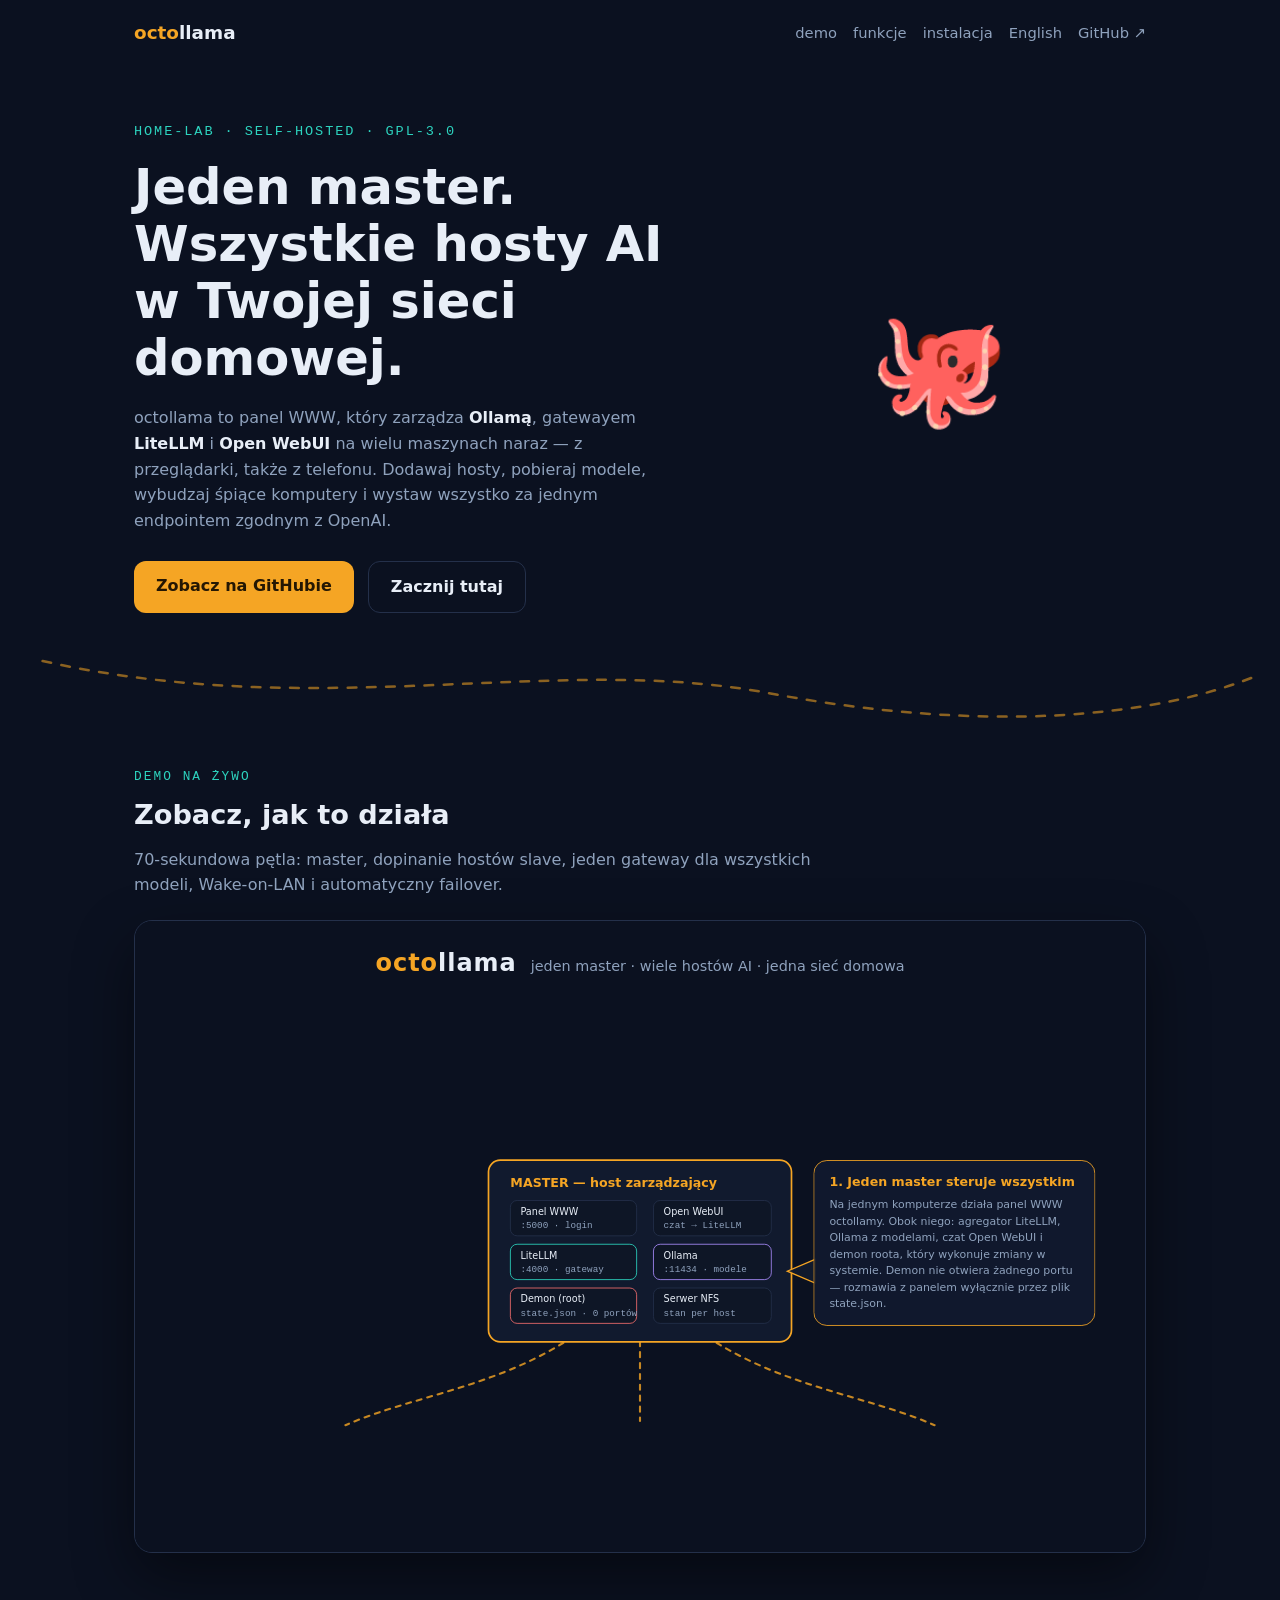
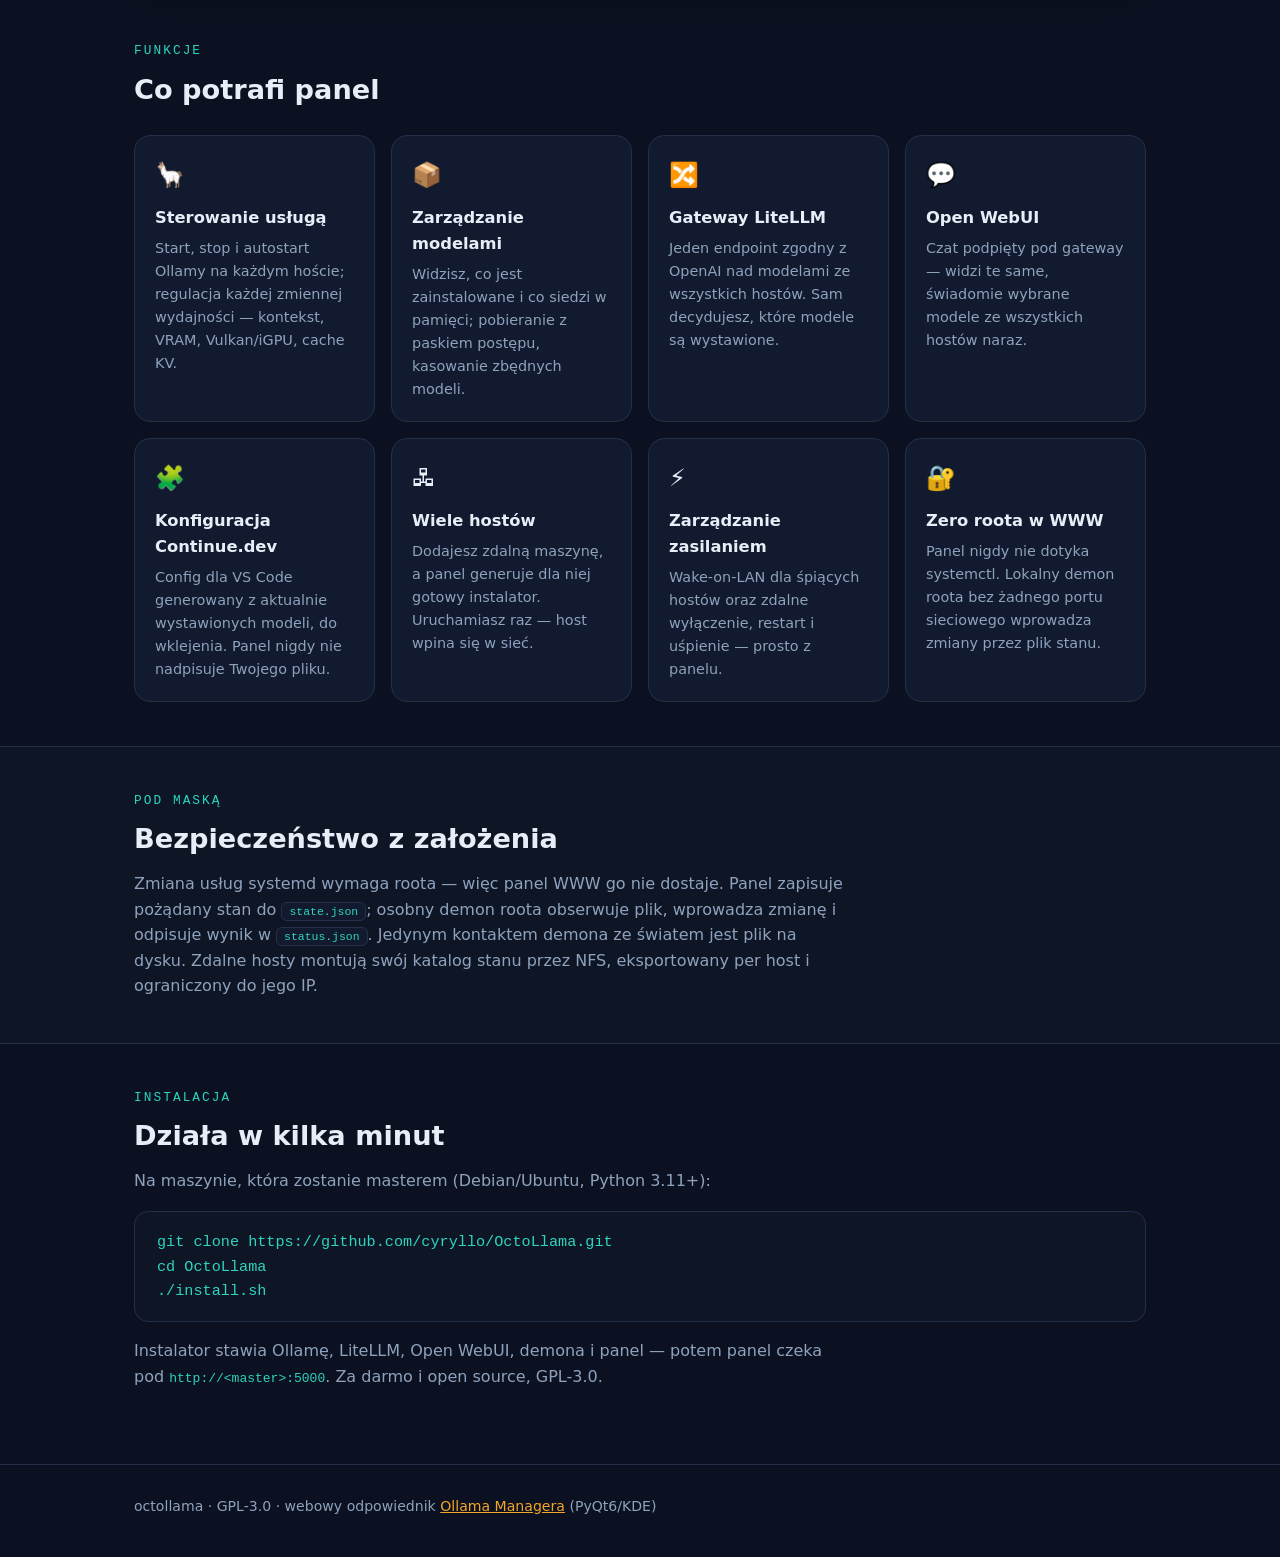
==== docs/pl.html @ e0681dde "Add files via upload" ====
<!DOCTYPE html>
<html lang="pl">
<head>
<meta charset="UTF-8">
<meta name="viewport" content="width=device-width, initial-scale=1.0">
<title>octollama — jeden master dla wszystkich hostów AI w Twojej sieci</title>
<meta name="description" content="Panel WWW do zarządzania Ollamą, LiteLLM i Open WebUI na wielu hostach w sieci domowej.">
<style>
  :root{
    --bg:#0b1120; --panel:#111a2e; --panel2:#0e1626;
    --ink:#e8eef7; --muted:#8fa2bd; --line:#24304a;
    --amber:#f5a524; --teal:#2dd4bf; --purple:#a78bfa;
  }
  *{box-sizing:border-box; margin:0; padding:0;}
  html{scroll-behavior:smooth;}
  body{background:var(--bg); color:var(--ink);
       font-family:"Segoe UI", system-ui, -apple-system, sans-serif; line-height:1.6;}
  a{color:var(--amber);}
  .mono{font-family:ui-monospace,"Cascadia Mono","JetBrains Mono",Consolas,monospace;}
  .wrap{max-width:1060px; margin:0 auto; padding:0 24px;}

  nav{display:flex; align-items:center; gap:16px; padding:18px 0;}
  nav .brand{font-weight:700; font-size:1.15rem; text-decoration:none; color:var(--ink);}
  nav .brand span{color:var(--amber);}
  nav .spacer{flex:1;}
  nav a.plain{color:var(--muted); text-decoration:none; font-size:.92rem;}
  nav a.plain:hover{color:var(--ink);}

  /* ---------- hero ---------- */
  .hero{display:grid; grid-template-columns:1.15fr .85fr; gap:40px;
        align-items:center; padding:56px 0 40px;}
  .hero h1{font-size:clamp(2rem, 4.6vw, 3.1rem); line-height:1.15; font-weight:800;}
  .hero h1 em{font-style:normal; color:var(--amber);}
  .hero .tag{color:var(--teal); font-size:.85rem; letter-spacing:.14em;
             text-transform:uppercase; margin-bottom:16px;}
  .hero p{color:var(--muted); margin-top:18px; max-width:52ch;}
  .hero p b{color:var(--ink);}
  .cta{display:flex; gap:14px; margin-top:28px; flex-wrap:wrap;}
  .btn{display:inline-block; padding:12px 22px; border-radius:12px;
       text-decoration:none; font-weight:600;}
  .btn.primary{background:var(--amber); color:#241703;}
  .btn.primary:hover{filter:brightness(1.08);}
  .btn.ghost{border:1.5px solid var(--line); color:var(--ink);}
  .btn.ghost:hover{border-color:var(--amber);}
  .hero .logo{justify-self:center; text-align:center;}
  .hero .logo img{width:min(300px, 70vw); filter:drop-shadow(0 12px 40px rgba(245,165,36,.22));}

  /* macka — podpis wizualny: krzywa prowadzaca od hero do demo */
  .tentacle-divider{display:block; width:100%; height:70px;}
  .tentacle-divider path{fill:none; stroke:var(--amber); stroke-width:2.5;
                         stroke-linecap:round; opacity:.55; stroke-dasharray:8 10;}

  section{padding:44px 0;}
  .label{color:var(--teal); font-size:.8rem; letter-spacing:.16em;
         text-transform:uppercase;}
  section h2{font-size:1.7rem; margin:6px 0 10px;}
  section > .wrap > p{color:var(--muted); max-width:70ch;}

  /* ---------- demo ---------- */
  .demo-frame{margin-top:22px; border:1.5px solid var(--line); border-radius:18px;
              overflow:hidden; background:var(--panel2);
              box-shadow:0 24px 60px rgba(0,0,0,.45);}
  .demo-frame iframe{display:block; width:100%; aspect-ratio:16/10; border:0;}

  /* ---------- funkcje ---------- */
  .grid{display:grid; grid-template-columns:repeat(auto-fit,minmax(230px,1fr));
        gap:16px; margin-top:24px;}
  .card{background:var(--panel); border:1px solid var(--line); border-radius:16px;
        padding:20px;}
  .card .ico{font-size:1.5rem;}
  .card h3{font-size:1.02rem; margin:10px 0 6px;}
  .card p{color:var(--muted); font-size:.9rem;}

  /* ---------- pod maska ---------- */
  .how{background:var(--panel2); border-top:1px solid var(--line);
       border-bottom:1px solid var(--line);}
  .how code{background:var(--panel); border:1px solid var(--line);
            border-radius:6px; padding:2px 7px; font-size:.88em; color:var(--teal);}

  /* ---------- instalacja ---------- */
  pre{background:var(--panel2); border:1px solid var(--line); border-radius:14px;
      padding:18px 22px; margin-top:18px; overflow-x:auto;
      color:var(--teal); font-size:.95rem;}
  pre .c{color:var(--muted);}
  #install code{color:var(--teal);}

  footer{padding:30px 0 40px; color:var(--muted); font-size:.88rem;
         border-top:1px solid var(--line); margin-top:30px;}

  @media (max-width:820px){
    .hero{grid-template-columns:1fr; text-align:center;}
    .hero p{margin-inline:auto;}
    .cta{justify-content:center;}
    .hero .logo{order:-1;}
  }
</style>
</head>
<body>

<div class="wrap">
  <nav>
    <a class="brand" href="#"><span>octo</span>llama</a>
    <div class="spacer"></div>
    <a class="plain" href="#demo">demo</a>
    <a class="plain" href="#features">funkcje</a>
    <a class="plain" href="#install">instalacja</a>
    <a class="plain" href="index.html">English</a>
    <a class="plain" href="https://github.com/cyryllo/OctoLlama">GitHub ↗</a>
  </nav>

  <header class="hero">
    <div>
      <div class="tag mono">home-lab · self-hosted · GPL-3.0</div>
      <h1>Jeden master.<br>Wszystkie hosty AI<br>w Twojej sieci domowej.</h1>
      <p>octollama to panel WWW, który zarządza <b>Ollamą</b>, gatewayem <b>LiteLLM</b> i <b>Open WebUI</b> na wielu maszynach naraz — z przeglądarki, także z telefonu. Dodawaj hosty, pobieraj modele, wybudzaj śpiące komputery i wystaw wszystko za jednym endpointem zgodnym z OpenAI.</p>
      <div class="cta">
        <a class="btn primary" href="https://github.com/cyryllo/OctoLlama">Zobacz na GitHubie</a>
        <a class="btn ghost" href="#install">Zacznij tutaj</a>
      </div>
    </div>
    <div class="logo">
      <img src="logo_octollama.png" alt="octollama logo"
           onerror="this.outerHTML='<div style=&quot;font-size:7rem&quot;>🐙</div>'">
    </div>
  </header>
</div>

<svg class="tentacle-divider" viewBox="0 0 1200 70" preserveAspectRatio="none" aria-hidden="true">
  <path d="M 40 8 C 300 70, 520 0, 720 40 S 1080 66, 1180 22"/>
</svg>

<section id="demo">
  <div class="wrap">
    <div class="label mono">demo na żywo</div>
    <h2>Zobacz, jak to działa</h2>
    <p>70-sekundowa pętla: master, dopinanie hostów slave, jeden gateway dla wszystkich modeli, Wake-on-LAN i automatyczny failover.</p>
    <div class="demo-frame">
      <iframe src="prezentacja-pl.html" title="octollama demo" loading="lazy"></iframe>
    </div>
  </div>
</section>

<section id="features">
  <div class="wrap">
    <div class="label mono">funkcje</div>
    <h2>Co potrafi panel</h2>
    <div class="grid">
      <article class="card"><div class="ico">🦙</div><h3>Sterowanie usługą</h3><p>Start, stop i autostart Ollamy na każdym hoście; regulacja każdej zmiennej wydajności — kontekst, VRAM, Vulkan/iGPU, cache KV.</p></article>
      <article class="card"><div class="ico">📦</div><h3>Zarządzanie modelami</h3><p>Widzisz, co jest zainstalowane i co siedzi w pamięci; pobieranie z paskiem postępu, kasowanie zbędnych modeli.</p></article>
      <article class="card"><div class="ico">🔀</div><h3>Gateway LiteLLM</h3><p>Jeden endpoint zgodny z OpenAI nad modelami ze wszystkich hostów. Sam decydujesz, które modele są wystawione.</p></article>
      <article class="card"><div class="ico">💬</div><h3>Open WebUI</h3><p>Czat podpięty pod gateway — widzi te same, świadomie wybrane modele ze wszystkich hostów naraz.</p></article>
      <article class="card"><div class="ico">🧩</div><h3>Konfiguracja Continue.dev</h3><p>Config dla VS Code generowany z aktualnie wystawionych modeli, do wklejenia. Panel nigdy nie nadpisuje Twojego pliku.</p></article>
      <article class="card"><div class="ico">🖧</div><h3>Wiele hostów</h3><p>Dodajesz zdalną maszynę, a panel generuje dla niej gotowy instalator. Uruchamiasz raz — host wpina się w sieć.</p></article>
      <article class="card"><div class="ico">⚡</div><h3>Zarządzanie zasilaniem</h3><p>Wake-on-LAN dla śpiących hostów oraz zdalne wyłączenie, restart i uśpienie — prosto z panelu.</p></article>
      <article class="card"><div class="ico">🔐</div><h3>Zero roota w WWW</h3><p>Panel nigdy nie dotyka systemctl. Lokalny demon roota bez żadnego portu sieciowego wprowadza zmiany przez plik stanu.</p></article>
    </div>
  </div>
</section>

<section class="how" id="how">
  <div class="wrap">
    <div class="label mono">pod maską</div>
    <h2>Bezpieczeństwo z założenia</h2>
    <p>Zmiana usług systemd wymaga roota — więc panel WWW go nie dostaje. Panel zapisuje pożądany stan do <code>state.json</code>; osobny demon roota obserwuje plik, wprowadza zmianę i odpisuje wynik w <code>status.json</code>. Jedynym kontaktem demona ze światem jest plik na dysku. Zdalne hosty montują swój katalog stanu przez NFS, eksportowany per host i ograniczony do jego IP.</p>
  </div>
</section>

<section id="install">
  <div class="wrap">
    <div class="label mono">instalacja</div>
    <h2>Działa w kilka minut</h2>
    <p>Na maszynie, która zostanie masterem (Debian/Ubuntu, Python 3.11+):</p>
<pre class="mono">git clone https://github.com/cyryllo/OctoLlama.git
cd OctoLlama
./install.sh</pre>
    <p style="margin-top:16px;">Instalator stawia Ollamę, LiteLLM, Open WebUI, demona i panel — potem panel czeka pod <code>http://&lt;master&gt;:5000</code>. Za darmo i open source, GPL-3.0.</p>
  </div>
</section>

<footer>
  <div class="wrap">octollama · GPL-3.0 · webowy odpowiednik <a href='https://github.com/cyryllo/Ollama-manager'>Ollama Managera</a> (PyQt6/KDE)</div>
</footer>

</body>
</html>
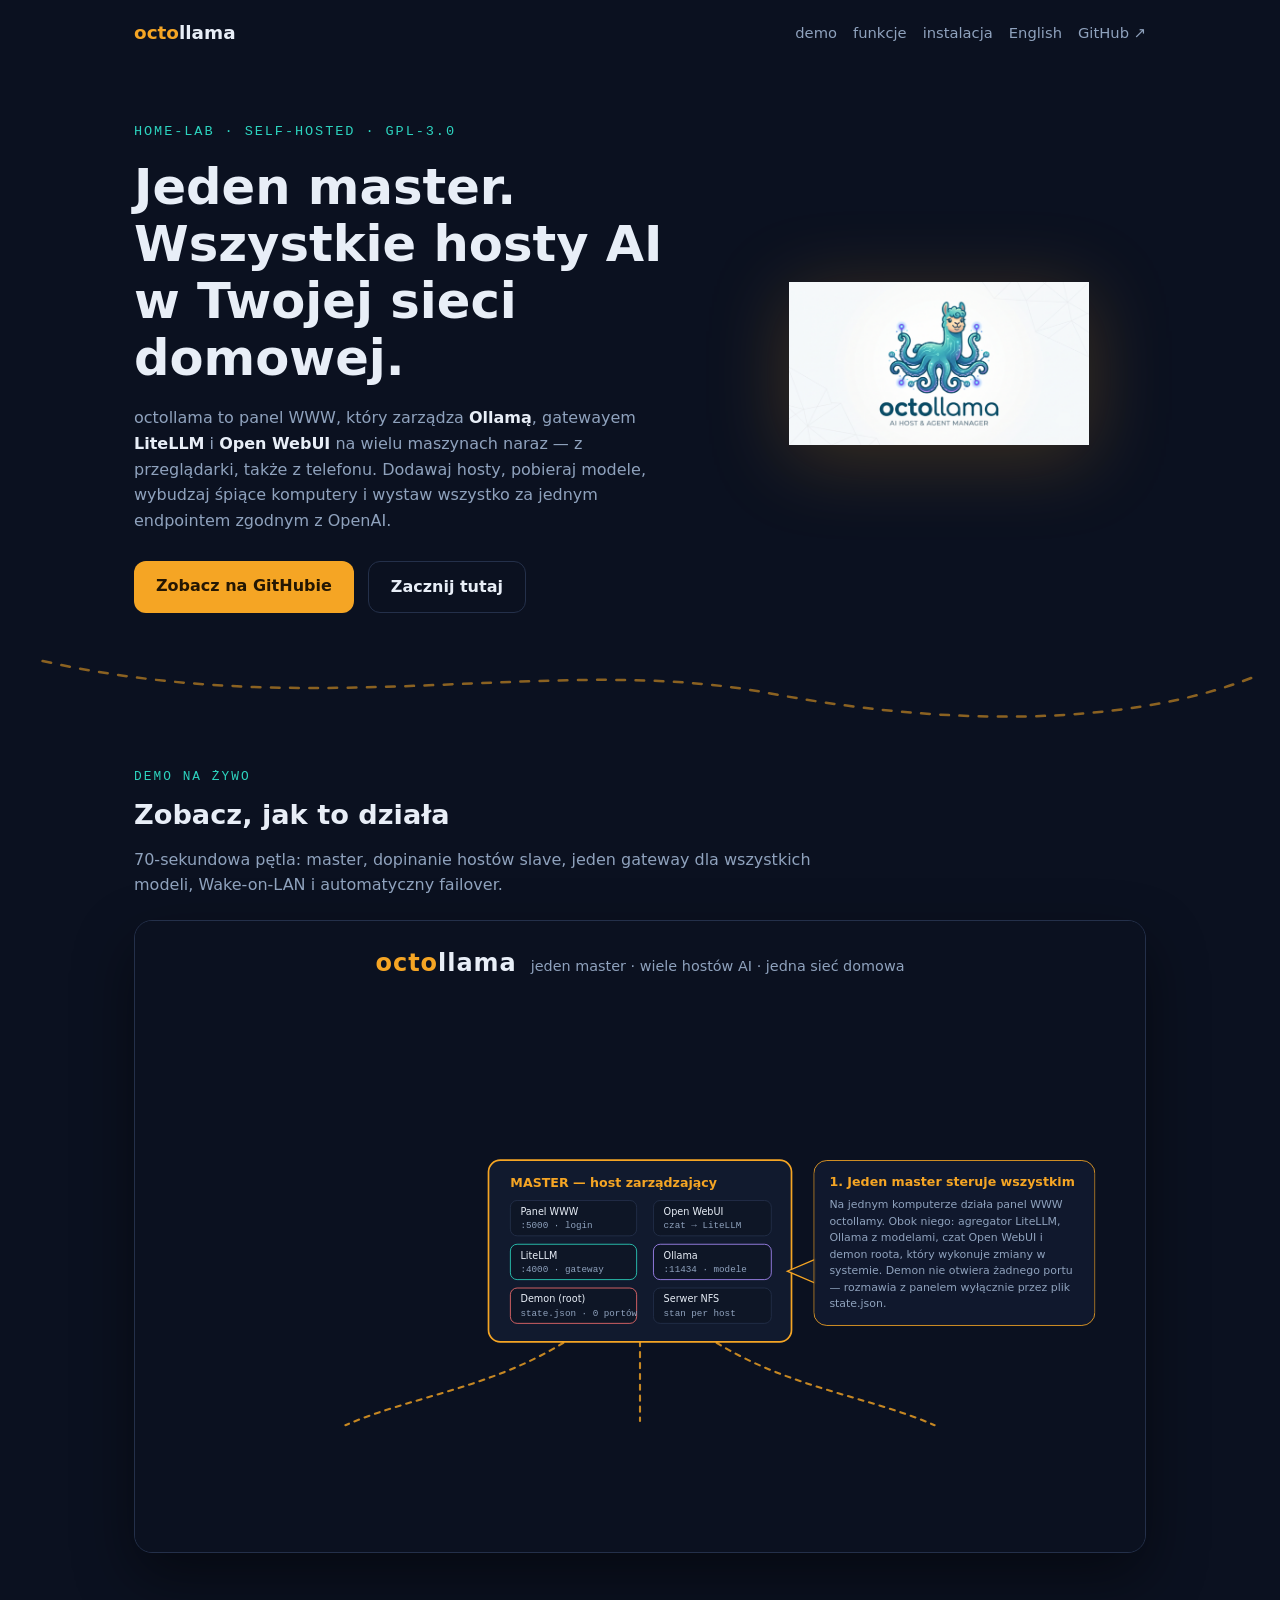
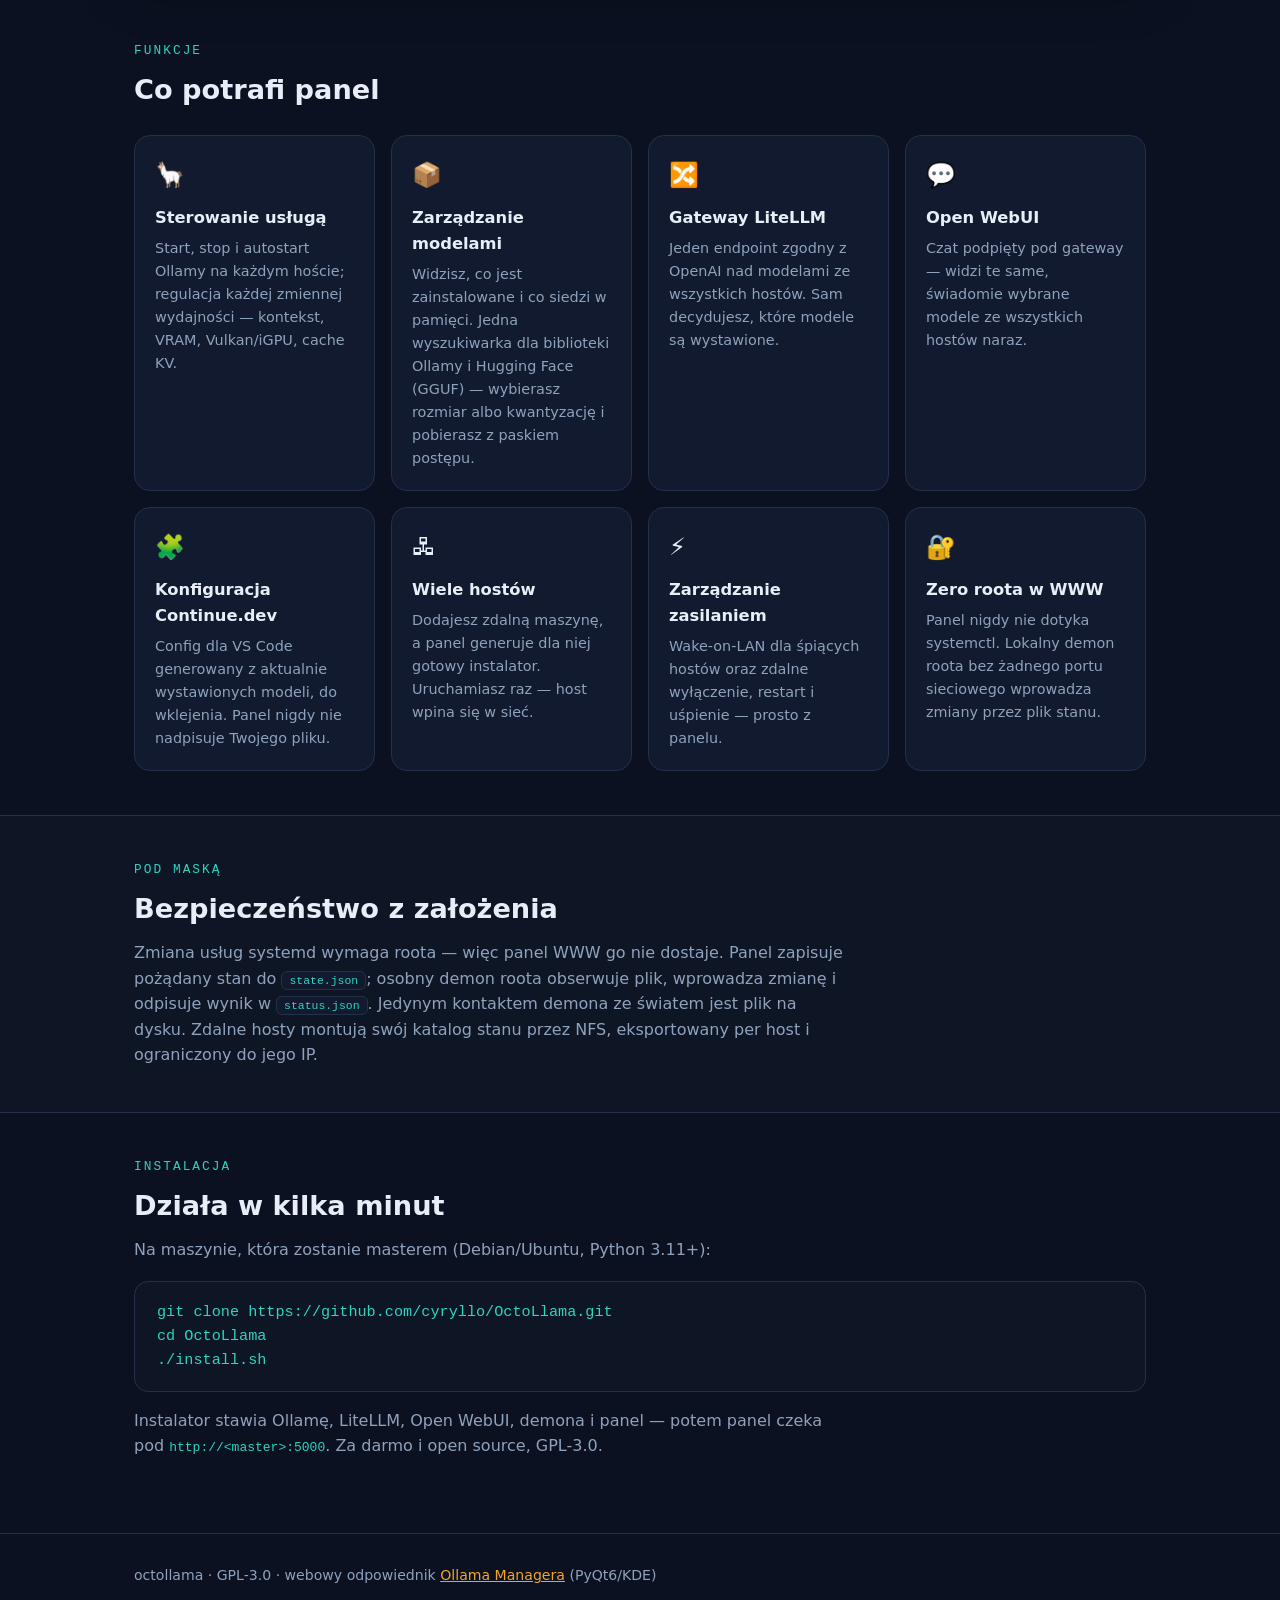
==== commit 54d8a286: "Fix the project site's missing logo and mention model search The landing pages load logo_octollama.p" ====
--- a/docs/pl.html
+++ b/docs/pl.html
@@ -3,6 +3,7 @@
 <head>
 <meta charset="UTF-8">
 <meta name="viewport" content="width=device-width, initial-scale=1.0">
+<link rel="icon" type="image/png" href="favicon.png">
 <title>octollama — jeden master dla wszystkich hostów AI w Twojej sieci</title>
 <meta name="description" content="Panel WWW do zarządzania Ollamą, LiteLLM i Open WebUI na wielu hostach w sieci domowej.">
 <style>
@@ -146,7 +147,7 @@
     <h2>Co potrafi panel</h2>
     <div class="grid">
       <article class="card"><div class="ico">🦙</div><h3>Sterowanie usługą</h3><p>Start, stop i autostart Ollamy na każdym hoście; regulacja każdej zmiennej wydajności — kontekst, VRAM, Vulkan/iGPU, cache KV.</p></article>
-      <article class="card"><div class="ico">📦</div><h3>Zarządzanie modelami</h3><p>Widzisz, co jest zainstalowane i co siedzi w pamięci; pobieranie z paskiem postępu, kasowanie zbędnych modeli.</p></article>
+      <article class="card"><div class="ico">📦</div><h3>Zarządzanie modelami</h3><p>Widzisz, co jest zainstalowane i co siedzi w pamięci. Jedna wyszukiwarka dla biblioteki Ollamy i Hugging Face (GGUF) — wybierasz rozmiar albo kwantyzację i pobierasz z paskiem postępu.</p></article>
       <article class="card"><div class="ico">🔀</div><h3>Gateway LiteLLM</h3><p>Jeden endpoint zgodny z OpenAI nad modelami ze wszystkich hostów. Sam decydujesz, które modele są wystawione.</p></article>
       <article class="card"><div class="ico">💬</div><h3>Open WebUI</h3><p>Czat podpięty pod gateway — widzi te same, świadomie wybrane modele ze wszystkich hostów naraz.</p></article>
       <article class="card"><div class="ico">🧩</div><h3>Konfiguracja Continue.dev</h3><p>Config dla VS Code generowany z aktualnie wystawionych modeli, do wklejenia. Panel nigdy nie nadpisuje Twojego pliku.</p></article>
